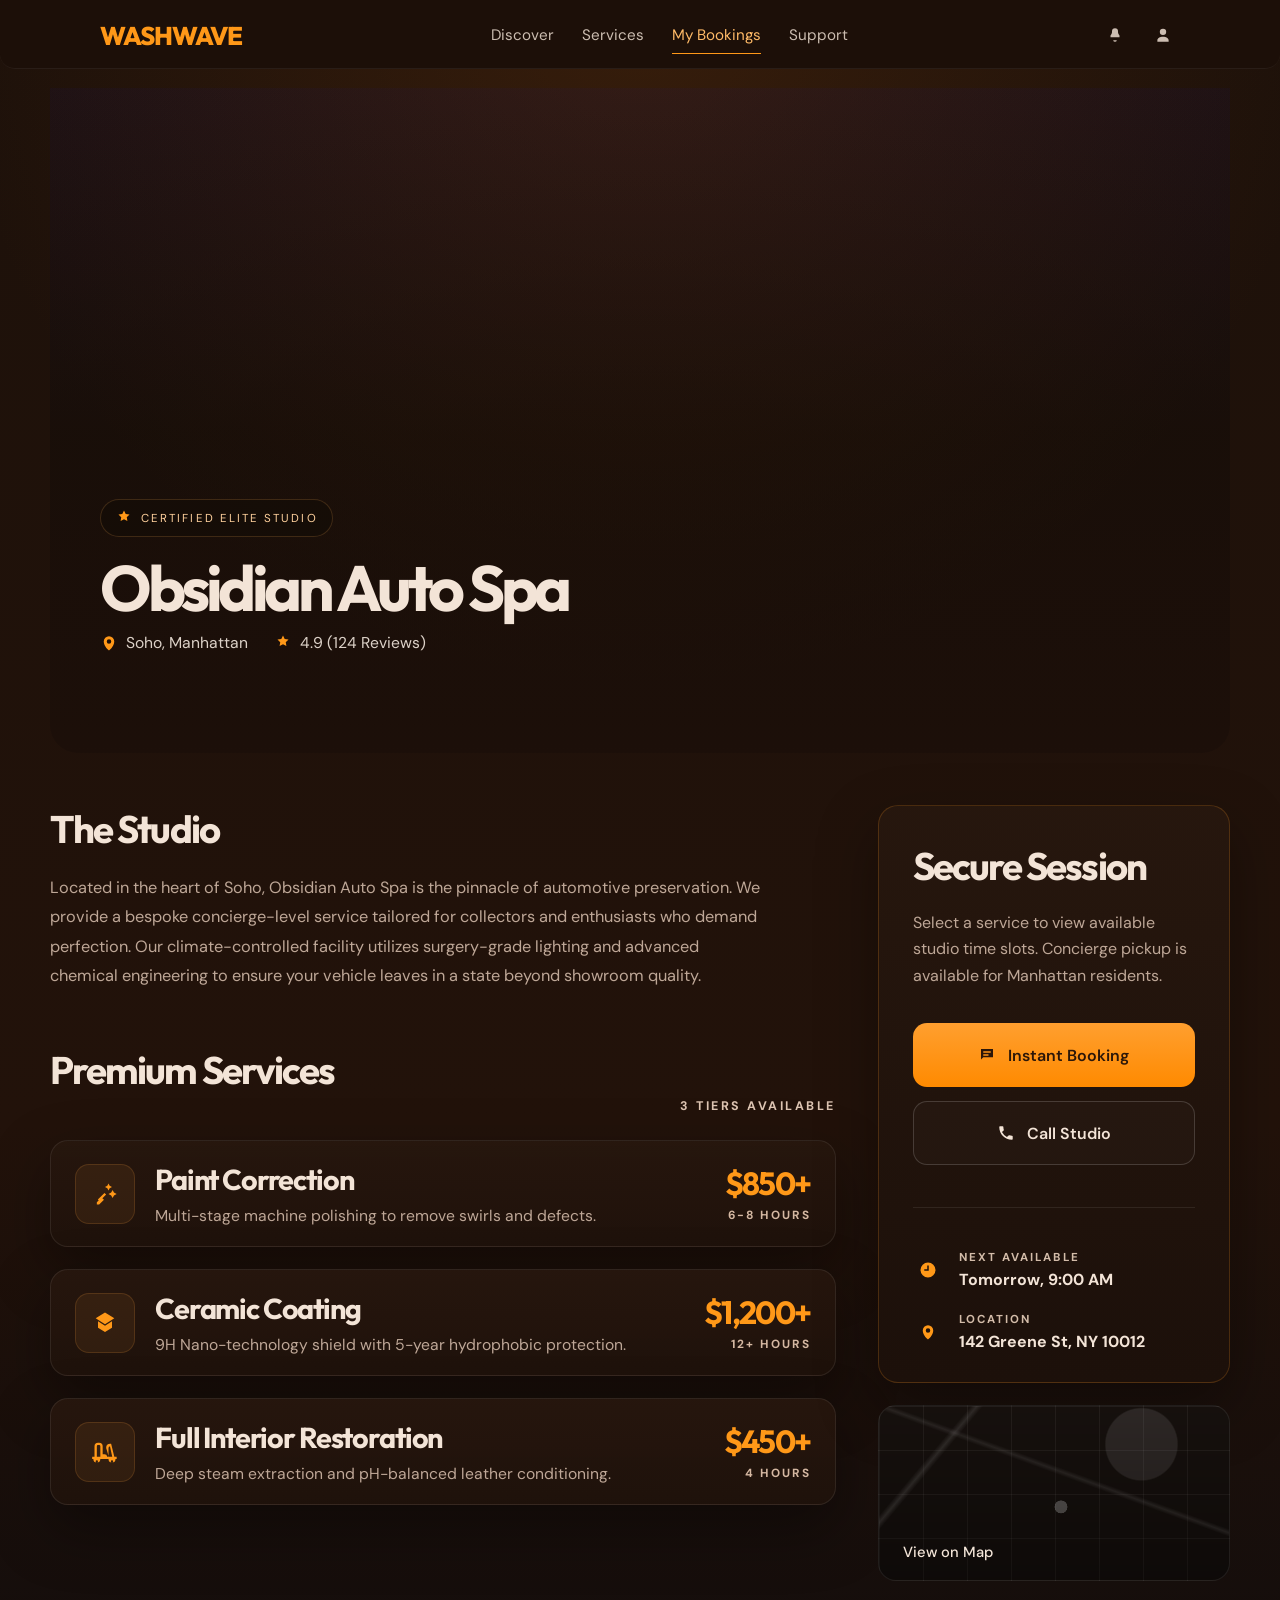
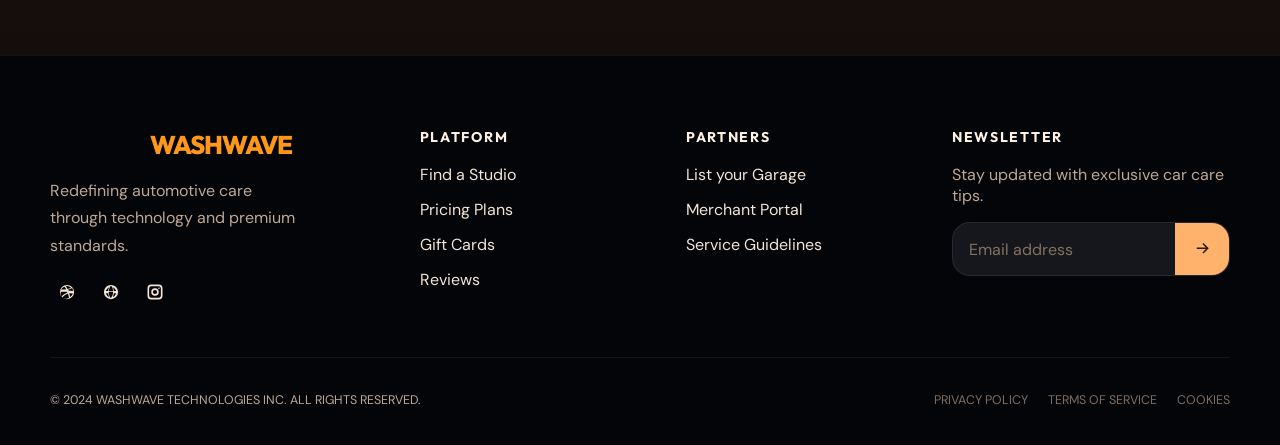
==== CAR WASH FINDER/details.html @ a0998b10 "car wash finder website" ====
<!DOCTYPE html>
<html lang="en">

<head>
    <meta charset="UTF-8">
    <meta name="viewport" content="width=device-width, initial-scale=1.0">
    <title>Obsidian Auto Spa</title>
    <link rel="preconnect" href="https://fonts.googleapis.com">
    <link rel="preconnect" href="https://fonts.gstatic.com" crossorigin>
    <link
        href="https://fonts.googleapis.com/css2?family=DM+Sans:wght@400;500;700;800&family=Outfit:wght@400;500;600;700;800&display=swap"
        rel="stylesheet">
    <link rel="stylesheet" href="/CSS/details.css">
</head>

<body>
    <div class="hero-1">
        <header class="hero-1a">
            <div class="hero-1b">WASHWAVE</div>

            <nav class="hero-1c" aria-label="Primary navigation">
                <a href="/index.html">Discover</a>
                <a href="/CAR WASH FINDER/elite-garage.html">Services</a>
                <a class="active" href="/CAR WASH FINDER/details.html">My Bookings</a>
                <a href="#">Support</a>
            </nav>

            <div class="hero-1d" aria-label="Quick actions">
                <a href="#" aria-label="Notifications">
                    <svg viewBox="0 0 24 24" aria-hidden="true">
                        <path
                            d="M12 3a4 4 0 0 0-4 4v1.28c0 .79-.23 1.56-.66 2.22L6 12.5V15h12v-2.5l-1.34-2c-.43-.66-.66-1.43-.66-2.22V7a4 4 0 0 0-4-4Zm0 18a2.5 2.5 0 0 0 2.45-2h-4.9A2.5 2.5 0 0 0 12 21Z" />
                    </svg>
                </a>
                <a href="#" aria-label="Account">
                    <svg viewBox="0 0 24 24" aria-hidden="true">
                        <path
                            d="M12 12a4.25 4.25 0 1 0-4.25-4.25A4.25 4.25 0 0 0 12 12Zm0 2.25c-4.1 0-7.5 2.12-7.5 4.75V21h15v-2c0-2.63-3.4-4.75-7.5-4.75Z" />
                    </svg>
                </a>
            </div>
        </header>

        <main class="details-main">
            <section class="details-hero">
                <div class="details-hero__content">
                    <span class="details-badge">
                        <svg viewBox="0 0 24 24" aria-hidden="true">
                            <path
                                d="m12 2 2.27 4.6 5.08.74-3.68 3.59.87 5.07L12 13.62 7.46 16l.87-5.07-3.68-3.59 5.08-.74L12 2Z" />
                        </svg>
                        Certified Elite Studio
                    </span>
                    <h1>Obsidian Auto Spa</h1>
                    <div class="details-meta">
                        <p>
                            <svg viewBox="0 0 24 24" aria-hidden="true">
                                <path
                                    d="M12 22s7-5.33 7-12a7 7 0 1 0-14 0c0 6.67 7 12 7 12Zm0-9a3 3 0 1 1 3-3 3 3 0 0 1-3 3Z" />
                            </svg>
                            Soho, Manhattan
                        </p>
                        <p>
                            <svg viewBox="0 0 24 24" aria-hidden="true">
                                <path
                                    d="m12 2 2.27 4.6 5.08.74-3.68 3.59.87 5.07L12 13.62 7.46 16l.87-5.07-3.68-3.59 5.08-.74L12 2Z" />
                            </svg>
                            4.9 (124 Reviews)
                        </p>
                    </div>
                </div>
            </section>

            <section class="details-layout">
                <div class="details-layout__main">
                    <section class="details-studio">
                        <h2>The Studio</h2>
                        <p>
                            Located in the heart of Soho, Obsidian Auto Spa is the pinnacle of automotive
                            preservation. We provide a bespoke concierge-level service tailored for collectors
                            and enthusiasts who demand perfection. Our climate-controlled facility utilizes
                            surgery-grade lighting and advanced chemical engineering to ensure your vehicle
                            leaves in a state beyond showroom quality.
                        </p>
                    </section>

                    <section class="details-services">
                        <div class="details-services__header">
                            <h2>Premium Services</h2>
                            <span>3 Tiers Available</span>
                        </div>

                        <article class="details-service-card">
                            <div class="details-service-card__info">
                                <div class="details-service-card__icon">
                                    <svg viewBox="0 0 24 24" aria-hidden="true">
                                        <path
                                            d="m5 19 4.1-4.1 2 2L7 21H5v-2Zm6.55-7.96 1.41 1.41-5.66 5.66-1.42-1.41 5.67-5.66ZM15 3l1 2 2 1-2 1-1 2-1-2-2-1 2-1 1-2Zm3.5 5.5 1.2 2.3 2.3 1.2-2.3 1.2-1.2 2.3-1.2-2.3-2.3-1.2 2.3-1.2 1.2-2.3Z" />
                                    </svg>
                                </div>
                                <div class="details-service-card__text">
                                    <h3>Paint Correction</h3>
                                    <p>Multi-stage machine polishing to remove swirls and defects.</p>
                                </div>
                            </div>
                            <div class="details-service-card__price">
                                <strong>$850+</strong>
                                <span>6-8 Hours</span>
                            </div>
                        </article>

                        <article class="details-service-card">
                            <div class="details-service-card__info">
                                <div class="details-service-card__icon">
                                    <svg viewBox="0 0 24 24" aria-hidden="true">
                                        <path d="M12 3 4 8l8 5 8-5-8-5Zm-6 7.6 6 3.75 6-3.75V16l-6 3.75L6 16v-5.4Z" />
                                    </svg>
                                </div>
                                <div class="details-service-card__text">
                                    <h3>Ceramic Coating</h3>
                                    <p>9H Nano-technology shield with 5-year hydrophobic protection.</p>
                                </div>
                            </div>
                            <div class="details-service-card__price">
                                <strong>$1,200+</strong>
                                <span>12+ Hours</span>
                            </div>
                        </article>

                        <article class="details-service-card">
                            <div class="details-service-card__info">
                                <div class="details-service-card__icon">
                                    <svg viewBox="0 0 24 24" aria-hidden="true">
                                        <path
                                            d="M7 4a3 3 0 0 1 3 3v7h1.5a2.5 2.5 0 0 1 2.45 2h1.3L13 8.5A3.5 3.5 0 0 1 16.5 5h.75l2.75 11H22v2h-1a3 3 0 1 1-6 0H8a3 3 0 1 1-6 0H1v-2h2V7a3 3 0 0 1 3-3h1Zm0 2H6a1 1 0 0 0-1 1v9h3V7a1 1 0 0 0-1-1Zm10.25 1h-.75A1.5 1.5 0 0 0 15 8.5V16h3.2l-1.95-9ZM5 19a1 1 0 1 0 0 2 1 1 0 0 0 0-2Zm13 0a1 1 0 1 0 0 2 1 1 0 0 0 0-2Z" />
                                    </svg>
                                </div>
                                <div class="details-service-card__text">
                                    <h3>Full Interior Restoration</h3>
                                    <p>Deep steam extraction and pH-balanced leather conditioning.</p>
                                </div>
                            </div>
                            <div class="details-service-card__price">
                                <strong>$450+</strong>
                                <span>4 Hours</span>
                            </div>
                        </article>
                    </section>
                </div>

                <aside class="details-sidebar">
                    <article class="details-booking-card">
                        <h2>Secure Session</h2>
                        <p>
                            Select a service to view available studio time slots. Concierge pickup is
                            available for Manhattan residents.
                        </p>

                        <div class="details-booking-actions">
                            <a class="details-booking-actions__primary" href="#">
                                <svg viewBox="0 0 24 24" aria-hidden="true">
                                    <path d="M4 4h16v11H7l-3 3V4Zm3 3v2h10V7H7Zm0 4v2h7v-2H7Z" />
                                </svg>
                                Instant Booking
                            </a>
                            <a class="details-booking-actions__secondary" href="#">
                                <svg viewBox="0 0 24 24" aria-hidden="true">
                                    <path
                                        d="M6.62 10.79a15.46 15.46 0 0 0 6.59 6.59l2.2-2.2a1 1 0 0 1 1.01-.24c1.11.37 2.3.57 3.53.57a1 1 0 0 1 1 1V20a1 1 0 0 1-1 1C10.4 21 3 13.6 3 4a1 1 0 0 1 1-1h3.49a1 1 0 0 1 1 1c0 1.23.2 2.42.57 3.53a1 1 0 0 1-.24 1.01l-2.2 2.25Z" />
                                </svg>
                                Call Studio
                            </a>
                        </div>

                        <div class="details-booking-meta">
                            <div class="details-booking-meta__item">
                                <span>
                                    <svg viewBox="0 0 24 24" aria-hidden="true">
                                        <path d="M12 2a10 10 0 1 0 10 10A10 10 0 0 0 12 2Zm1 11H7v-2h4V6h2v7Z" />
                                    </svg>
                                </span>
                                <div>
                                    <small>Next Available</small>
                                    <strong>Tomorrow, 9:00 AM</strong>
                                </div>
                            </div>

                            <div class="details-booking-meta__item">
                                <span>
                                    <svg viewBox="0 0 24 24" aria-hidden="true">
                                        <path
                                            d="M12 22s7-5.33 7-12a7 7 0 1 0-14 0c0 6.67 7 12 7 12Zm0-9a3 3 0 1 1 3-3 3 3 0 0 1-3 3Z" />
                                    </svg>
                                </span>
                                <div>
                                    <small>Location</small>
                                    <strong>142 Greene St, NY 10012</strong>
                                </div>
                            </div>
                        </div>
                    </article>

                    <a class="details-map-card" href="#">
                        <span>View on Map</span>
                    </a>
                </aside>
            </section>
        </main>

        <footer class="hero-5">
            <div class="hero-5a">
                <div class="hero-5b">
                    <div class="hero-1b">WASHWAVE</div>
                    <p>Redefining automotive care through technology and premium standards.</p>
                    <div class="hero-5c">
                        <a href="#" aria-label="Dribbble">
                            <svg viewBox="0 0 24 24" aria-hidden="true">
                                <path d="M12 2.5A9.5 9.5 0 1 0 21.5 12 9.51 9.51 0 0 0 12 2.5Zm6.83 4.11a7.9 7.9 0 0 1 1.15 4.08 19.8 19.8 0 0 0-5.64-.23c-.27-.63-.57-1.27-.9-1.91a13.79 13.79 0 0 0 5.39-1.94ZM12 4.1a7.84 7.84 0 0 1 5.47 2.21 12.15 12.15 0 0 1-4.76 1.66A39.91 39.91 0 0 0 10.39 4.3 7.65 7.65 0 0 1 12 4.1ZM8.64 4.86a28.26 28.26 0 0 1 2.45 3.59 33.22 33.22 0 0 1-7 .09A7.92 7.92 0 0 1 8.64 4.86ZM3.7 12v-.41a34.31 34.31 0 0 0 8.12-.07c.22.42.43.85.63 1.27l-.31.09C7.84 14.14 5.56 17 4.72 18.17A7.88 7.88 0 0 1 3.7 12Zm2.25 7.36c.66-.97 2.62-3.55 6.89-5 .15-.05.3-.1.46-.14a20 20 0 0 1 1.29 5.3A7.91 7.91 0 0 1 5.95 19.36Zm10.17-.82a21.68 21.68 0 0 0-1.15-4.82 16.88 16.88 0 0 1 4.88.34 7.93 7.93 0 0 1-3.73 4.48Z" />
                            </svg>
                        </a>
                        <a href="#" aria-label="Globe">
                            <svg viewBox="0 0 24 24" aria-hidden="true">
                                <path d="M12 2.5A9.5 9.5 0 1 0 21.5 12 9.51 9.51 0 0 0 12 2.5Zm6.91 8h-3.07a15.48 15.48 0 0 0-1.37-5 8.06 8.06 0 0 1 4.44 5ZM12 4.09c.84 0 2.41 2.3 2.93 6.41H9.07C9.59 6.39 11.16 4.09 12 4.09ZM5.09 13.5h3.07a15.48 15.48 0 0 0 1.37 5 8.06 8.06 0 0 1-4.44-5Zm3.07-3H5.09a8.06 8.06 0 0 1 4.44-5 15.48 15.48 0 0 0-1.37 5Zm.91 1h5.86A13.79 13.79 0 0 1 12 19.91c-.84 0-2.41-2.3-2.93-6.41Zm6.77 2h3.07a8.06 8.06 0 0 1-4.44 5 15.48 15.48 0 0 0 1.37-5Z" />
                            </svg>
                        </a>
                        <a href="#" aria-label="Instagram">
                            <svg viewBox="0 0 24 24" aria-hidden="true">
                                <path d="M7 2h10a5 5 0 0 1 5 5v10a5 5 0 0 1-5 5H7a5 5 0 0 1-5-5V7a5 5 0 0 1 5-5Zm0 2.2A2.8 2.8 0 0 0 4.2 7v10A2.8 2.8 0 0 0 7 19.8h10a2.8 2.8 0 0 0 2.8-2.8V7A2.8 2.8 0 0 0 17 4.2Zm10.25 1.65a1.1 1.1 0 1 1-1.1 1.1 1.1 1.1 0 0 1 1.1-1.1ZM12 7a5 5 0 1 1-5 5 5 5 0 0 1 5-5Zm0 2.2A2.8 2.8 0 1 0 14.8 12 2.8 2.8 0 0 0 12 9.2Z" />
                            </svg>
                        </a>
                    </div>
                </div>

                <div>
                    <h4>Platform</h4>
                    <ul>
                        <li><a href="#">Find a Studio</a></li>
                        <li><a href="#">Pricing Plans</a></li>
                        <li><a href="#">Gift Cards</a></li>
                        <li><a href="#">Reviews</a></li>
                    </ul>
                </div>

                <div>
                    <h4>Partners</h4>
                    <ul>
                        <li><a href="#">List your Garage</a></li>
                        <li><a href="#">Merchant Portal</a></li>
                        <li><a href="#">Service Guidelines</a></li>
                    </ul>
                </div>

                <div>
                    <h4>Newsletter</h4>
                    <p>Stay updated with exclusive car care tips.</p>
                    <form class="hero-5d">
                        <input type="email" placeholder="Email address" aria-label="Email address">
                        <button type="submit" aria-label="Submit">
                            <svg viewBox="0 0 24 24" aria-hidden="true">
                                <path d="M5 12h12.17l-4.58 4.59L14 18l7-7-7-7-1.41 1.41L17.17 10H5v2Z" />
                            </svg>
                        </button>
                    </form>
                </div>
            </div>

            <div class="hero-5e">
                <p>&copy; 2024 WashWave Technologies Inc. All rights reserved.</p>
                <div class="hero-5f">
                    <a href="#">Privacy Policy</a>
                    <a href="#">Terms of Service</a>
                    <a href="#">Cookies</a>
                </div>
            </div>
        </footer>
    </div>
</body>

</html>
---- CSS/details.css ----
:root {
  --bg: #1c0f08;
  --bg-deep: #090909;
  --panel: #24140c;
  --panel-soft: #2a190f;
  --stroke: rgba(255, 206, 148, 0.11);
  --text: #f3e4d7;
  --muted: #bea797;
  --faint: #8b7260;
  --accent: #ff9818;
  --accent-soft: #ffba67;
  --shadow: 0 24px 60px rgba(0, 0, 0, 0.35);
}

*,
*::before,
*::after {
  box-sizing: border-box;
}

html {
  scroll-behavior: smooth;
}

body {
  margin: 0;
  min-height: 100vh;
  background:
    radial-gradient(
      circle at top center,
      rgba(120, 60, 14, 0.28),
      transparent 32%
    ),
    linear-gradient(180deg, #1d110a 0%, #22120a 55%, #0a0a0d 100%);
  color: var(--text);
  font-family: "DM Sans", sans-serif;
}

img {
  max-width: 100%;
  display: block;
}

a {
  color: inherit;
  text-decoration: none;
}

button,
input {
  font: inherit;
}

svg {
  width: 18px;
  height: 18px;
  fill: currentColor;
  flex-shrink: 0;
}

.hero-1 {
  min-height: 100vh;
}

.hero-1a,
.details-main,
.hero-5 {
  width: min(1180px, calc(100% - 32px));
  margin: 0 auto;
}

.hero-1a {
  display: flex;
  align-items: center;
  justify-content: space-between;
  background-color: var(--bg);
  width: 100%;
  padding: 18px 0 16px;
  border-bottom: 1px solid rgba(255, 255, 255, 0.06);
  border-radius: 0 0 15px 15px;
  position: fixed;
  z-index: 1000;
}

.hero-1b {
  color: var(--accent);
  font-family: "Outfit", sans-serif;
  font-size: 1.6rem;
  font-weight: 800;
  letter-spacing: -0.05em;
  padding-left: 100px;
}

.hero-1c {
  display: flex;
  align-items: center;
  gap: 28px;
}

.hero-1c a,
.hero-1d a {
  color: rgba(243, 228, 215, 0.82);
  transition:
    color 0.2s ease,
    opacity 0.2s ease;
}

.hero-1c a {
  position: relative;
  font-size: 0.95rem;
}

.hero-1c a.active,
.hero-1c a:hover,
.hero-1d a:hover,
.hero-5f a:hover,
.hero-5 li a:hover {
  color: var(--accent-soft);
}

.hero-1c a.active::after {
  content: "";
  position: absolute;
  left: 0;
  bottom: -9px;
  width: 100%;
  height: 1px;
  background: var(--accent);
}

.hero-1d {
  display: flex;
  align-items: center;
  gap: 14px;
  padding-right: 100px;
}

.hero-1d a,
.hero-5c a {
  display: inline-grid;
  place-items: center;
  width: 34px;
  height: 34px;
}

.details-main {
  padding-top: 88px;
}

.details-hero {
  position: relative;
  display: flex;
  align-items: end;
  min-height: 665px;
  overflow: hidden;
  border-radius: 0 0 28px 28px;
}

.details-hero::before {
  content: "";
  position: absolute;
  inset: 0;
  background:
    linear-gradient(
      180deg,
      rgba(14, 14, 192, 0.06) 0%,
      rgba(17, 11, 7, 0.45) 52%,
      rgba(28, 15, 9, 0.98) 100%
    ),
    url("https://images.unsplash.com/photo-1492144534655-ae79c964c9d7?auto=format&fit=crop&w=1200&q=80");
  background-position: center;
  background-size: cover;
}

.details-hero__content {
  position: relative;
  z-index: 1;
  display: flex;
  flex-direction: column;
  margin: 0 0 100px 50px;
}

.details-badge {
  display: inline-flex;
  align-items: center;
  width: fit-content;
  gap: 8px;
  padding: 9px 14px;
  border: 1px solid rgba(255, 173, 86, 0.18);
  border-radius: 999px;
  background: rgba(19, 12, 7, 0.52);
  color: #ffd19d;
  font-size: 0.72rem;
  letter-spacing: 0.18em;
  text-transform: uppercase;
}

.details-badge svg,
.details-meta svg,
.details-booking-meta__item span,
.details-booking-meta__item svg {
  color: var(--accent);
}

.details-hero h1 {
  margin: 20px 0 12px;
  font-family: "Outfit", sans-serif;
  font-size: clamp(3rem, 5vw, 4.3rem);
  line-height: 0.98;
  letter-spacing: -0.07em;
}

.details-meta {
  display: flex;
  align-items: center;
  gap: 26px;
  flex-wrap: wrap;
}

.details-meta p {
  display: inline-flex;
  align-items: center;
  gap: 8px;
  margin: 0;
  color: rgba(247, 237, 227, 0.88);
  font-size: 0.98rem;
}

.details-layout {
  display: grid;
  grid-template-columns: minmax(0, 1.65fr) minmax(280px, 0.74fr);
  gap: 42px;
  padding: 52px 0 74px;
}

.details-studio {
  margin-bottom: 56px;
}

.details-studio h2,
.details-services h2,
.details-booking-card h2 {
  margin: 0 0 20px;
  font-family: "Outfit", sans-serif;
  font-size: clamp(2rem, 3vw, 2.6rem);
  letter-spacing: -0.05em;
}

.details-studio p {
  max-width: 720px;
  margin: 0;
  color: var(--muted);
  font-size: 1.02rem;
  line-height: 1.8;
}

.details-services__header {
  display: flex;
  align-items: end;
  justify-content: space-between;
  gap: 16px;
  margin-bottom: 26px;
}

.details-services__header span {
  color: #ddc4b2;
  font-size: 0.78rem;
  font-weight: 700;
  letter-spacing: 0.2em;
  text-transform: uppercase;
}

.details-service-card {
  display: flex;
  align-items: center;
  justify-content: space-between;
  gap: 20px;
  margin-bottom: 22px;
  padding: 20px 24px;
  border: 1px solid rgba(255, 255, 255, 0.08);
  border-radius: 18px;
  background: linear-gradient(
    180deg,
    rgba(39, 23, 14, 0.94),
    rgba(31, 18, 11, 0.98)
  );
  box-shadow: var(--shadow);
}

.details-service-card__info {
  display: flex;
  align-items: center;
  gap: 20px;
}

.details-service-card__icon {
  display: inline-grid;
  place-items: center;
  width: 60px;
  height: 60px;
  border-radius: 14px;
  background: rgba(255, 163, 67, 0.08);
  color: var(--accent);
  border: 1px solid rgba(255, 163, 67, 0.16);
}

.details-service-card__icon svg {
  width: 28px;
  height: 28px;
}

.details-service-card__text h3 {
  margin: 0 0 8px;
  font-family: "Outfit", sans-serif;
  font-size: 1.8rem;
  letter-spacing: -0.04em;
}

.details-service-card__text p {
  margin: 0;
  color: var(--muted);
  font-size: 0.98rem;
}

.details-service-card__price {
  min-width: 120px;
  text-align: right;
}

.details-service-card__price strong {
  display: block;
  color: var(--accent);
  font-family: "Outfit", sans-serif;
  font-size: 2rem;
  letter-spacing: -0.05em;
}

.details-service-card__price span {
  color: #d5b8a2;
  font-size: 0.74rem;
  font-weight: 700;
  letter-spacing: 0.16em;
  text-transform: uppercase;
}

.details-sidebar {
  display: grid;
  gap: 22px;
}

.details-booking-card {
  padding: 36px 34px 30px;
  border: 1px solid rgba(255, 150, 34, 0.2);
  border-radius: 20px;
  background: linear-gradient(
    180deg,
    rgba(39, 23, 14, 0.98),
    rgba(28, 16, 10, 1)
  );
  box-shadow: var(--shadow);
}

.details-booking-card p {
  margin: 0;
  color: var(--muted);
  font-size: 1rem;
  line-height: 1.65;
}

.details-booking-actions {
  display: grid;
  gap: 14px;
  margin: 34px 0 42px;
}

.details-booking-actions__primary,
.details-booking-actions__secondary {
  display: flex;
  align-items: center;
  justify-content: center;
  gap: 12px;
  min-height: 64px;
  border-radius: 14px;
  font-weight: 600;
}

.details-booking-actions__primary {
  background: linear-gradient(180deg, #ff9f2f 0%, #ff8a00 100%);
  color: #2c1709;
}

.details-booking-actions__secondary {
  border: 1px solid rgba(255, 255, 255, 0.16);
  background: rgba(255, 255, 255, 0.02);
}

.details-booking-meta {
  display: grid;
  gap: 22px;
  padding-top: 42px;
  border-top: 1px solid rgba(255, 255, 255, 0.08);
}

.details-booking-meta__item {
  display: flex;
  align-items: center;
  gap: 16px;
}

.details-booking-meta__item span {
  display: inline-grid;
  place-items: center;
  width: 30px;
  height: 30px;
}

.details-booking-meta__item small {
  display: block;
  margin-bottom: 4px;
  color: #d3bca9;
  font-size: 0.72rem;
  font-weight: 700;
  letter-spacing: 0.18em;
  text-transform: uppercase;
}

.details-booking-meta__item strong {
  color: var(--text);
  font-size: 1rem;
}

.details-map-card {
  position: relative;
  min-height: 176px;
  overflow: hidden;
  border: 1px solid rgba(255, 255, 255, 0.08);
  border-radius: 18px;
  background:
    linear-gradient(180deg, rgba(0, 0, 0, 0.05), rgba(0, 0, 0, 0.4)),
    linear-gradient(rgba(255, 255, 255, 0.06) 1px, transparent 1px),
    linear-gradient(90deg, rgba(255, 255, 255, 0.06) 1px, transparent 1px),
    radial-gradient(circle at 52% 58%, rgba(255, 255, 255, 0.3) 0 3%, transparent 3.2%),
    radial-gradient(circle at 75% 22%, rgba(255, 255, 255, 0.1) 0 12%, transparent 12.5%),
    #17110e;
  background-size: auto, 44px 44px, 44px 44px, auto, auto, auto;
}

.details-map-card::before {
  content: "";
  position: absolute;
  inset: -20% -10%;
  background:
    linear-gradient(
      130deg,
      transparent 25%,
      rgba(255, 255, 255, 0.1) 26%,
      transparent 27%
    ),
    linear-gradient(
      20deg,
      transparent 55%,
      rgba(255, 255, 255, 0.08) 56%,
      transparent 57%
    );
}

.details-map-card span {
  position: absolute;
  left: 24px;
  bottom: 18px;
  z-index: 1;
  color: #f3e5d8;
  font-size: 0.92rem;
  font-weight: 500;
}

.hero-5 {
  width: 100%;
  padding: 72px 0 24px;
  background: rgba(4, 5, 8, 0.95);
  border-top: 1px solid rgba(255, 255, 255, 0.05);
}

.hero-5a,
.hero-5e {
  width: min(1180px, calc(100% - 32px));
  margin: 0 auto;
}

.hero-5a {
  display: grid;
  grid-template-columns: 1.45fr 1fr 1fr 1.2fr;
  gap: 36px;
  padding-bottom: 48px;
}

.hero-5b p {
  max-width: 260px;
  line-height: 1.7;
}

.hero-5c {
  display: flex;
  align-items: center;
  gap: 10px;
}

.hero-5 h4 {
  margin: 0 0 18px;
  color: #fff2e5;
  font-family: "Outfit", sans-serif;
  font-size: 0.88rem;
  letter-spacing: 0.12em;
  text-transform: uppercase;
}

.hero-5 ul {
  margin: 0;
  padding: 0;
  list-style: none;
}

.hero-5 li + li {
  margin-top: 14px;
}

.hero-5 p {
  color: var(--muted);
}

.hero-5d {
  display: flex;
  align-items: center;
  overflow: hidden;
  border: 1px solid rgba(255, 255, 255, 0.08);
  border-radius: 18px;
  background: #16171d;
}

.hero-5d input {
  flex: 1;
  min-width: 0;
  padding: 15px 16px;
  border: 0;
  outline: 0;
  background: transparent;
  color: var(--text);
}

.hero-5d input::placeholder {
  color: #817162;
}

.hero-5d button {
  display: inline-grid;
  place-items: center;
  width: 54px;
  height: 52px;
  border: 0;
  cursor: pointer;
  background: #ffb26c;
  color: #29180d;
}

.hero-5e {
  display: flex;
  align-items: center;
  justify-content: space-between;
  gap: 18px;
  padding-top: 22px;
  border-top: 1px solid rgba(255, 255, 255, 0.06);
  color: #7f6d60;
  font-size: 0.78rem;
  text-transform: uppercase;
}

.hero-5f {
  display: flex;
  gap: 20px;
  flex-wrap: wrap;
}

@media (max-width: 980px) {
  .hero-1c {
    display: none;
  }

  .details-layout,
  .hero-5a {
    grid-template-columns: 1fr;
  }

  .details-sidebar {
    max-width: 420px;
  }
}

@media (max-width: 720px) {
  .hero-1a,
  .details-main {
    width: min(100% - 20px, 1180px);
  }

  .hero-1a {
    margin-left: 0;
    width: 100%;
  }

  .hero-1b {
    padding-left: 20px;
  }

  .hero-1d {
    padding-right: 20px;
  }

  .details-main {
    padding-top: 72px;
  }

  .details-hero {
    min-height: 480px;
  }

  .details-hero__content {
    margin: 0;
    padding: 0 22px 34px;
  }

  .details-hero h1 {
    font-size: clamp(2.5rem, 11vw, 3.4rem);
  }

  .details-meta {
    gap: 14px;
  }

  .details-layout {
    gap: 26px;
    padding-top: 34px;
  }

  .details-studio {
    margin-bottom: 34px;
  }

  .details-services__header,
  .details-service-card,
  .details-service-card__info,
  .hero-5e {
    flex-direction: column;
    align-items: flex-start;
  }

  .details-service-card {
    padding: 18px;
  }

  .details-service-card__price {
    text-align: left;
  }

  .details-booking-card {
    padding: 24px 20px;
  }
}
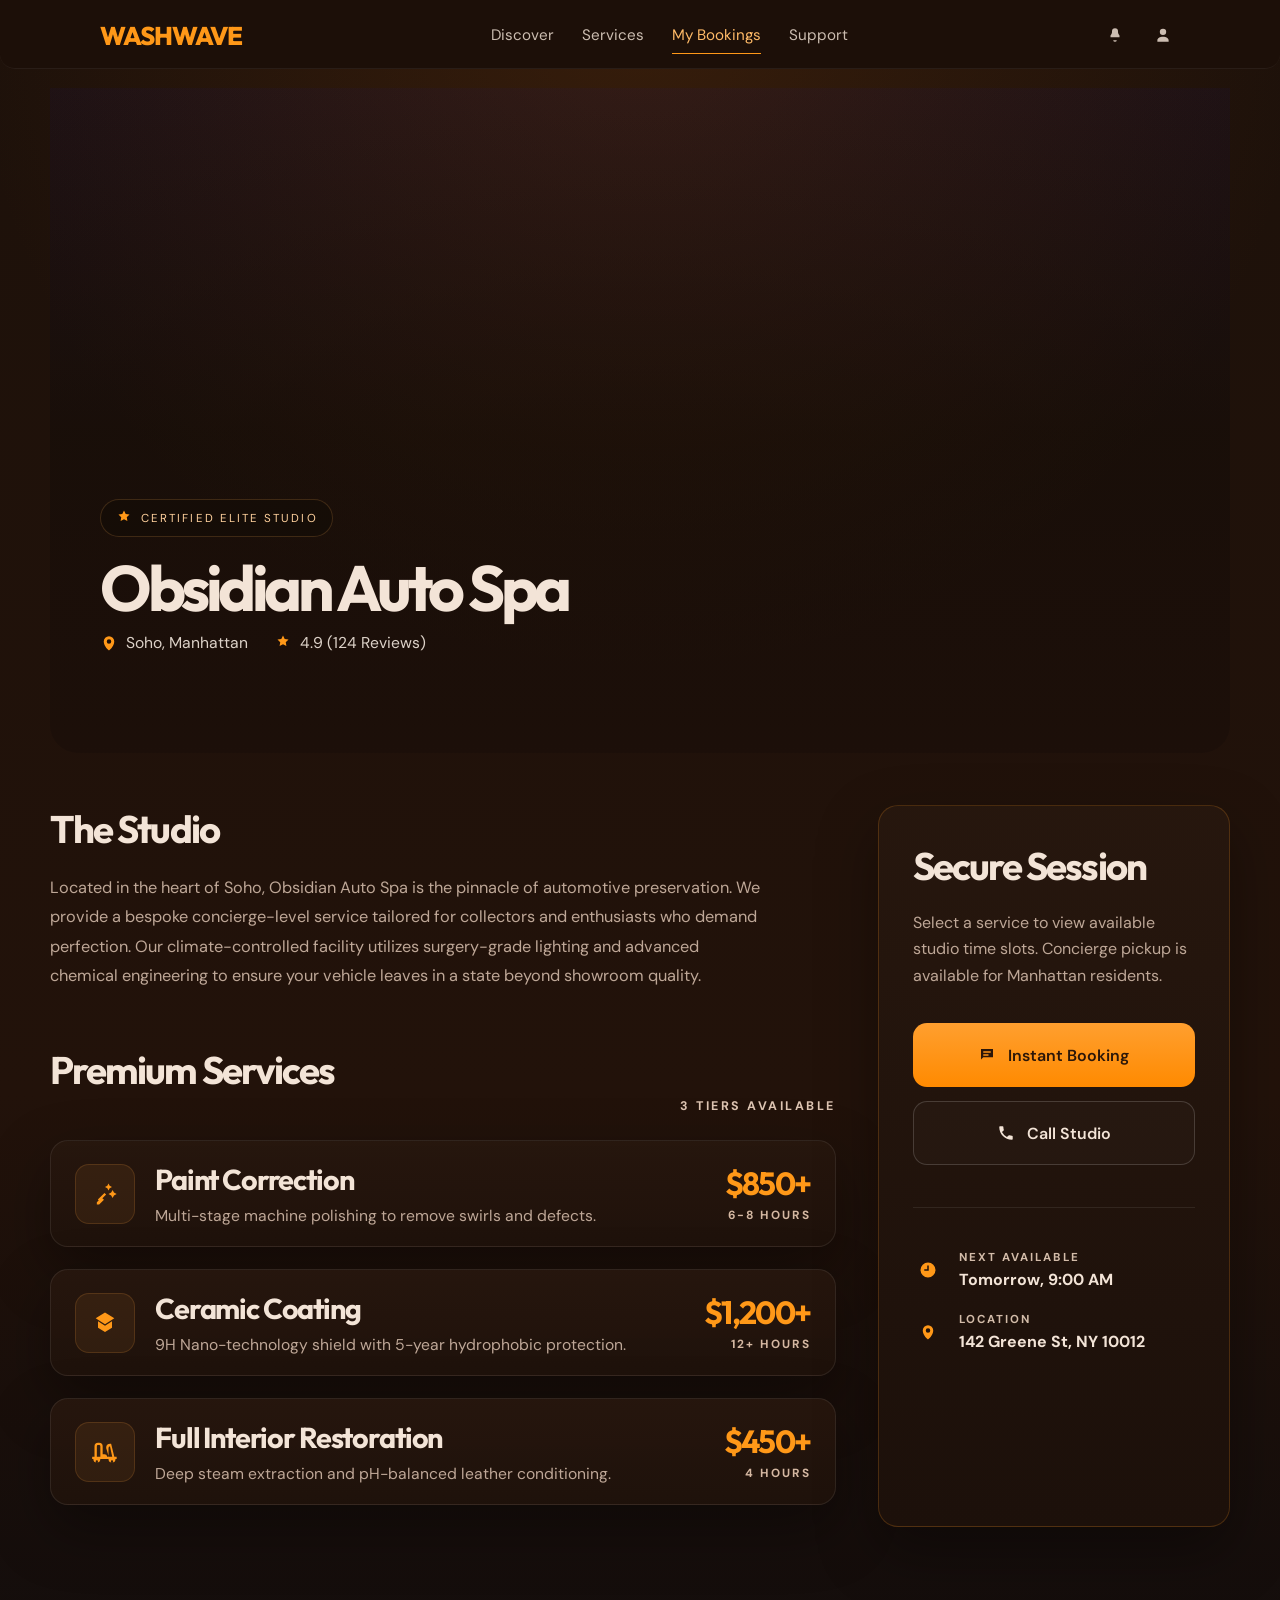
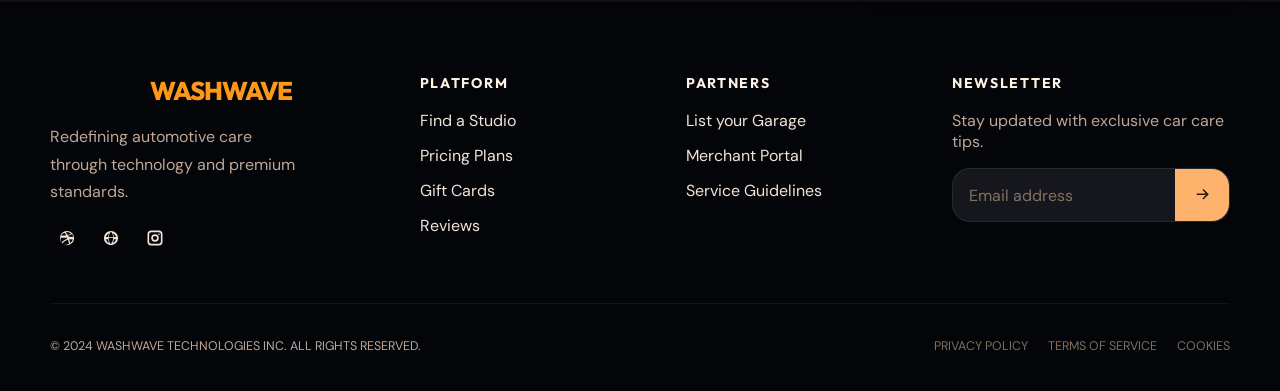
==== commit 2c1122e3: "update the files" ====
--- a/CAR WASH FINDER/details.html
+++ b/CAR WASH FINDER/details.html
@@ -14,25 +14,25 @@
 </head>
 
 <body>
-    <div class="hero-1">
-        <header class="hero-1a">
-            <div class="hero-1b">WASHWAVE</div>
-
-            <nav class="hero-1c" aria-label="Primary navigation">
+    <div class="hero">
+        <header class="hero-1">
+            <div class="hero-1a">WASHWAVE</div>
+
+            <nav class="hero-1b" aria-label="Primary navigation">
                 <a href="/index.html">Discover</a>
                 <a href="/CAR WASH FINDER/elite-garage.html">Services</a>
                 <a class="active" href="/CAR WASH FINDER/details.html">My Bookings</a>
-                <a href="#">Support</a>
+                <a href="/CAR WASH FINDER/support.html">Support</a>
             </nav>
 
-            <div class="hero-1d" aria-label="Quick actions">
-                <a href="#" aria-label="Notifications">
+            <div class="hero-2" aria-label="Quick actions">
+                <a class="hero-2a" href="#" aria-label="Notifications">
                     <svg viewBox="0 0 24 24" aria-hidden="true">
                         <path
                             d="M12 3a4 4 0 0 0-4 4v1.28c0 .79-.23 1.56-.66 2.22L6 12.5V15h12v-2.5l-1.34-2c-.43-.66-.66-1.43-.66-2.22V7a4 4 0 0 0-4-4Zm0 18a2.5 2.5 0 0 0 2.45-2h-4.9A2.5 2.5 0 0 0 12 21Z" />
                     </svg>
                 </a>
-                <a href="#" aria-label="Account">
+                <a class="hero-2a" href="#" aria-label="Account">
                     <svg viewBox="0 0 24 24" aria-hidden="true">
                         <path
                             d="M12 12a4.25 4.25 0 1 0-4.25-4.25A4.25 4.25 0 0 0 12 12Zm0 2.25c-4.1 0-7.5 2.12-7.5 4.75V21h15v-2c0-2.63-3.4-4.75-7.5-4.75Z" />
@@ -199,10 +199,6 @@
                             </div>
                         </div>
                     </article>
-
-                    <a class="details-map-card" href="#">
-                        <span>View on Map</span>
-                    </a>
                 </aside>
             </section>
         </main>
@@ -210,7 +206,7 @@
         <footer class="hero-5">
             <div class="hero-5a">
                 <div class="hero-5b">
-                    <div class="hero-1b">WASHWAVE</div>
+                    <div class="hero-1a">WASHWAVE</div>
                     <p>Redefining automotive care through technology and premium standards.</p>
                     <div class="hero-5c">
                         <a href="#" aria-label="Dribbble">
--- a/CSS/details.css
+++ b/CSS/details.css
@@ -58,18 +58,18 @@
   flex-shrink: 0;
 }
 
-.hero-1 {
+.hero {
   min-height: 100vh;
 }
 
-.hero-1a,
+.hero-1,
 .details-main,
 .hero-5 {
   width: min(1180px, calc(100% - 32px));
   margin: 0 auto;
 }
 
-.hero-1a {
+.hero-1 {
   display: flex;
   align-items: center;
   justify-content: space-between;
@@ -82,7 +82,7 @@
   z-index: 1000;
 }
 
-.hero-1b {
+.hero-1a {
   color: var(--accent);
   font-family: "Outfit", sans-serif;
   font-size: 1.6rem;
@@ -91,34 +91,34 @@
   padding-left: 100px;
 }
 
-.hero-1c {
+.hero-1b {
   display: flex;
   align-items: center;
   gap: 28px;
 }
 
-.hero-1c a,
-.hero-1d a {
+.hero-1b a,
+.hero-2a {
   color: rgba(243, 228, 215, 0.82);
   transition:
     color 0.2s ease,
     opacity 0.2s ease;
 }
 
-.hero-1c a {
+.hero-1b a {
   position: relative;
   font-size: 0.95rem;
 }
 
-.hero-1c a.active,
-.hero-1c a:hover,
-.hero-1d a:hover,
+.hero-1b a.active,
+.hero-1b a:hover,
+.hero-2a:hover,
 .hero-5f a:hover,
 .hero-5 li a:hover {
   color: var(--accent-soft);
 }
 
-.hero-1c a.active::after {
+.hero-1b a.active::after {
   content: "";
   position: absolute;
   left: 0;
@@ -128,14 +128,14 @@
   background: var(--accent);
 }
 
-.hero-1d {
+.hero-2 {
   display: flex;
   align-items: center;
   gap: 14px;
   padding-right: 100px;
 }
 
-.hero-1d a,
+.hero-2a,
 .hero-5c a {
   display: inline-grid;
   place-items: center;
@@ -581,7 +581,7 @@
 }
 
 @media (max-width: 980px) {
-  .hero-1c {
+  .hero-1b {
     display: none;
   }
 
@@ -596,21 +596,21 @@
 }
 
 @media (max-width: 720px) {
-  .hero-1a,
+  .hero-1,
   .details-main {
     width: min(100% - 20px, 1180px);
   }
 
-  .hero-1a {
+  .hero-1 {
     margin-left: 0;
     width: 100%;
   }
 
-  .hero-1b {
+  .hero-1a {
     padding-left: 20px;
   }
 
-  .hero-1d {
+  .hero-2 {
     padding-right: 20px;
   }
 
